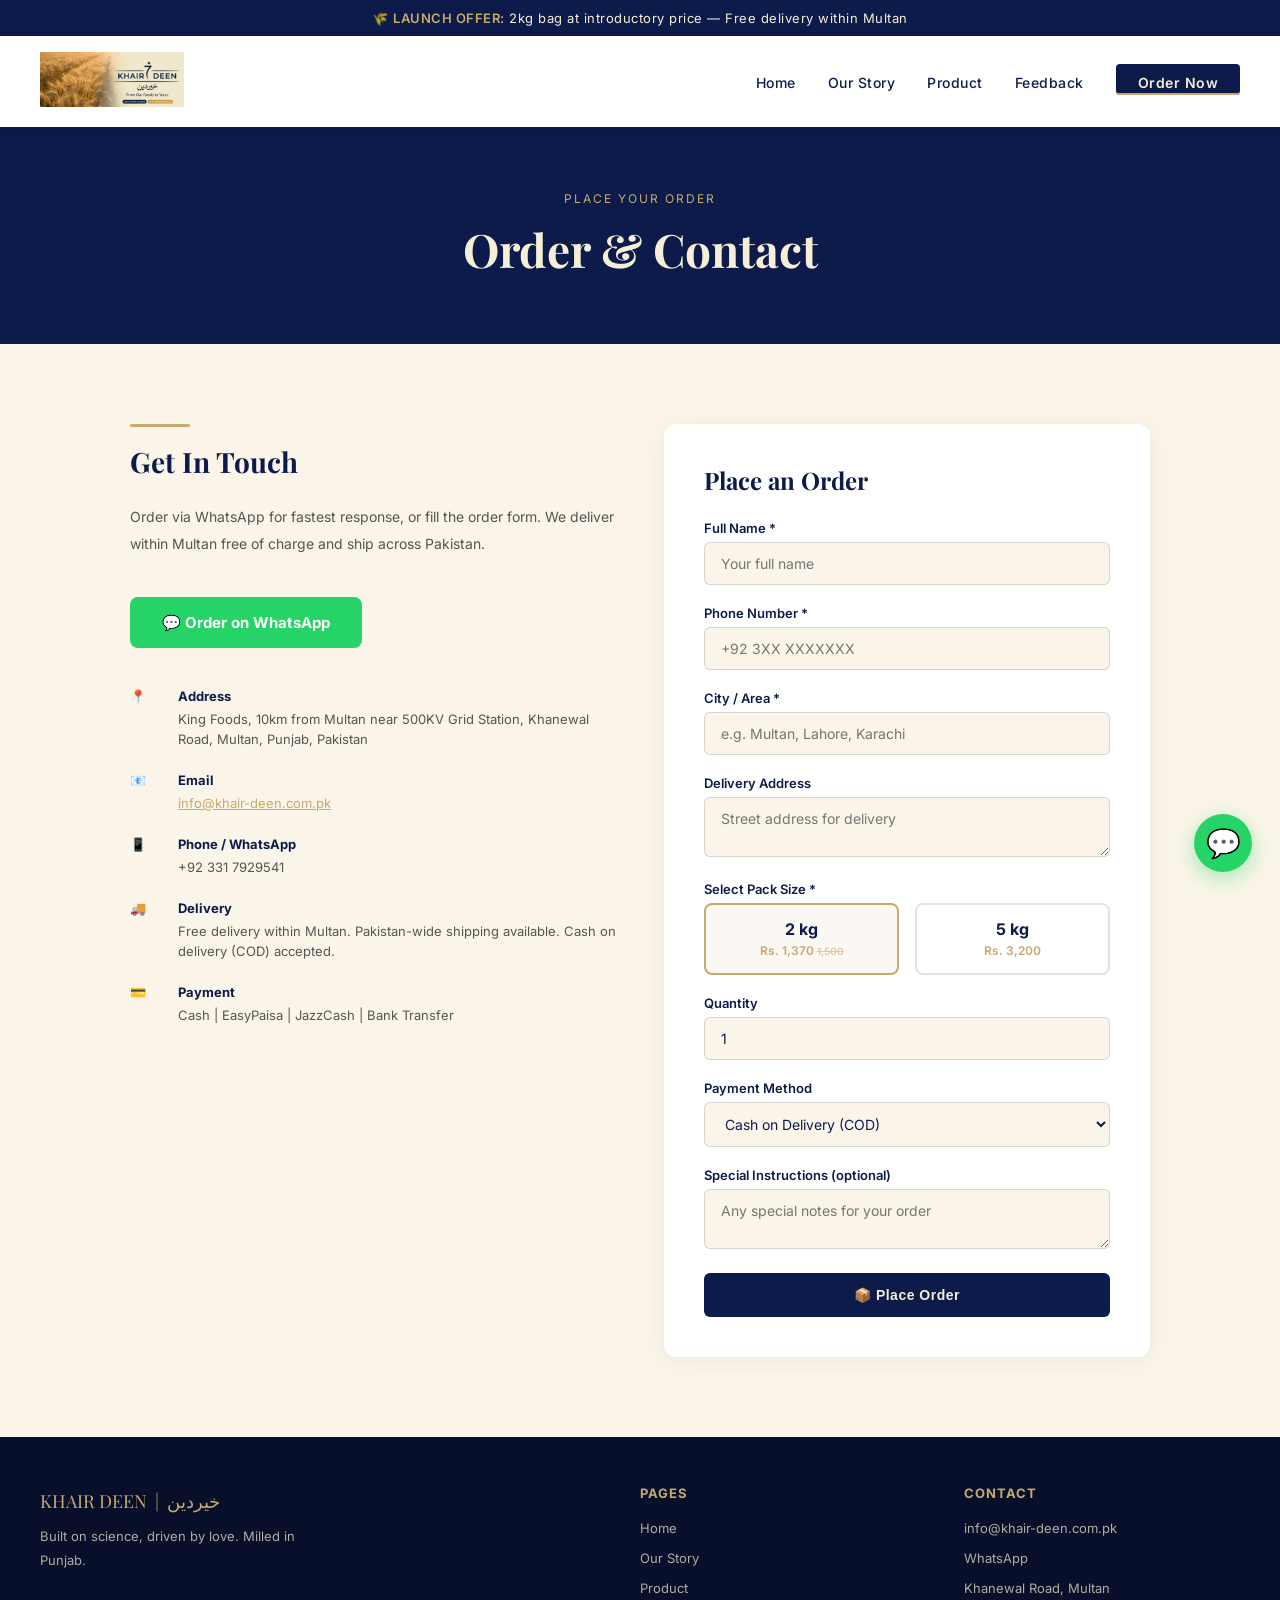
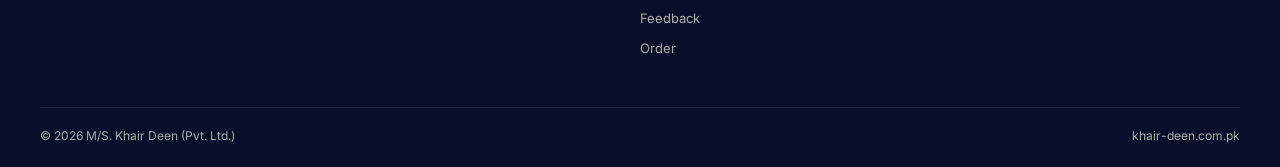
==== contact.html @ 4eed2bea "Update contact.html" ====
<!DOCTYPE html>
<html lang="en">
<head>
  <meta charset="UTF-8"/>
  <meta name="viewport" content="width=device-width, initial-scale=1.0"/>
  <title>Order & Contact — Khair Deen Flour</title>
  <link rel="stylesheet" href="style.css"/>
</head>
<body>
<div class="announcement-bar">🌾 <span>LAUNCH OFFER:</span> 2kg bag at introductory price — Free delivery within Multan</div>
<nav>
  <div class="nav-logo"><a href="index.html"><img src="images/logo.png" alt="Khair Deen" onerror="this.style.display='none'; this.nextSibling.style.display='block'"/><strong style="display:none;color:#0D1B4B;font-size:20px;font-family:serif;">KHAIR DEEN</strong></a></div>
  <ul class="nav-links">
    <li><a href="index.html">Home</a></li>
    <li><a href="story.html">Our Story</a></li>
    <li><a href="product.html">Product</a></li>
    <li><a href="feedback.html">Feedback</a></li>
    <li><a href="contact.html" class="active nav-cta">Order Now</a></li>
  </ul>
</nav>

<div style="background:var(--navy);padding:64px 40px;text-align:center;color:var(--cream);">
  <div style="color:var(--gold);font-size:12px;letter-spacing:2px;text-transform:uppercase;margin-bottom:12px;">Place Your Order</div>
  <h1 style="font-family:'Playfair Display',serif;font-size:46px;">Order & Contact</h1>
</div>

<div class="section">
  <div class="contact-grid">

    <div class="contact-info">
      <div class="divider"></div>
      <h3>Get In Touch</h3>
      <p style="color:var(--text-gray);font-size:14px;line-height:1.9;margin-bottom:32px;">Order via WhatsApp for fastest response, or fill the order form. We deliver within Multan free of charge and ship across Pakistan.</p>

      <a href="https://wa.me/923317929541?text=Hello!%20I%20would%20like%20to%20order%20Khair%20Deen%20Flour.%20Please%20share%20details." class="whatsapp-btn" target="_blank">
        💬 Order on WhatsApp
      </a>

      <div style="margin-top:40px;">
        <div class="contact-item">
          <span class="contact-icon">📍</span>
          <div><strong>Address</strong><span>King Foods, 10km from Multan near 500KV Grid Station, Khanewal Road, Multan, Punjab, Pakistan</span></div>
        </div>
        <div class="contact-item">
          <span class="contact-icon">📧</span>
          <div><strong>Email</strong><span><a href="mailto:info@khair-deen.com.pk" style="color:var(--gold);">info@khair-deen.com.pk</a></span></div>
        </div>
        <div class="contact-item">
          <span class="contact-icon">📱</span>
          <div><strong>Phone / WhatsApp</strong><span>+92 331 7929541</span></div>
        </div>
        <div class="contact-item">
          <span class="contact-icon">🚚</span>
          <div><strong>Delivery</strong><span>Free delivery within Multan. Pakistan-wide shipping available. Cash on delivery (COD) accepted.</span></div>
        </div>
        <div class="contact-item">
          <span class="contact-icon">💳</span>
          <div><strong>Payment</strong><span>Cash | EasyPaisa | JazzCash | Bank Transfer</span></div>
        </div>
      </div>
    </div>

    <!-- ORDER FORM -->
    <div class="order-form">
      <h3>Place an Order</h3>
      <form id="orderForm" onsubmit="submitOrder(event)">
        <div class="form-group">
          <label>Full Name *</label>
          <input type="text" placeholder="Your full name" required/>
        </div>
        <div class="form-group">
          <label>Phone Number *</label>
          <input type="tel" placeholder="+92 3XX XXXXXXX" required/>
        </div>
        <div class="form-group">
          <label>City / Area *</label>
          <input type="text" placeholder="e.g. Multan, Lahore, Karachi" required/>
        </div>
        <div class="form-group">
          <label>Delivery Address</label>
          <textarea rows="2" placeholder="Street address for delivery"></textarea>
        </div>
        <div class="form-group">
          <label>Select Pack Size *</label>
          <div class="qty-selector">
            <div class="qty-box selected" id="box2kg" onclick="selectSize('2kg')">
              <strong>2 kg</strong>
              <span>Rs. 1,370 <del style="font-size:10px;opacity:0.6;">1,500</del></span>
            </div>
            <div class="qty-box" id="box5kg" onclick="selectSize('5kg')">
              <strong>5 kg</strong>
              <span>Rs. 3,200</span>
            </div>
          </div>
        </div>
        <div class="form-group">
          <label>Quantity</label>
          <input type="number" min="1" value="1" placeholder="Number of bags"/>
        </div>
        <div class="form-group">
          <label>Payment Method</label>
          <select>
            <option>Cash on Delivery (COD)</option>
            <option>EasyPaisa</option>
            <option>JazzCash</option>
            <option>Bank Transfer</option>
          </select>
        </div>
        <div class="form-group">
          <label>Special Instructions (optional)</label>
          <textarea rows="2" placeholder="Any special notes for your order"></textarea>
        </div>
        <button type="submit" class="btn-submit">📦 Place Order</button>
      </form>
      <div id="orderConfirm" style="display:none;text-align:center;padding:32px;background:var(--light-cream);border-radius:8px;margin-top:16px;">
        <div style="font-size:48px;margin-bottom:12px;">✅</div>
        <h3 style="color:var(--navy);font-family:'Playfair Display',serif;">Order Received!</h3>
        <p style="color:var(--text-gray);margin-bottom:16px;">We will contact you within a few hours to confirm your order and delivery details.</p>
        <a href="https://wa.me/923317929541?text=Hello!%20I%20just%20placed%20an%20order%20on%20your%20website." class="whatsapp-btn" target="_blank">Confirm on WhatsApp too 💬</a>
      </div>
    </div>

  </div>
</div>

<a href="https://wa.me/923317929541?text=Hello!%20I%20would%20like%20to%20order%20Khair%20Deen%20Flour" class="floating-wa" target="_blank">💬</a>
<footer>
  <div class="footer-grid">
    <div class="footer-brand"><p style="color:var(--gold);font-family:'Playfair Display',serif;font-size:18px;margin-bottom:8px;">KHAIR DEEN &nbsp;|&nbsp; خیردین</p><p>Built on science, driven by love. Milled in Punjab.</p></div>
    <div class="footer-links"><h4>Pages</h4><ul><li><a href="index.html">Home</a></li><li><a href="story.html">Our Story</a></li><li><a href="product.html">Product</a></li><li><a href="feedback.html">Feedback</a></li><li><a href="contact.html">Order</a></li></ul></div>
    <div class="footer-links"><h4>Contact</h4><ul><li><a href="mailto:info@khair-deen.com.pk">info@khair-deen.com.pk</a></li><li><a href="https://wa.me/923317929541">WhatsApp</a></li><li><a href="#">Khanewal Road, Multan</a></li></ul></div>
  </div>
  <div class="footer-bottom"><span>© 2026 M/S. Khair Deen (Pvt. Ltd.)</span><span>khair-deen.com.pk</span></div>
</footer>
<script>
function selectSize(size) {
  document.getElementById('box2kg').classList.toggle('selected', size==='2kg');
  document.getElementById('box5kg').classList.toggle('selected', size==='5kg');
}
function submitOrder(e) {
  e.preventDefault();
  document.getElementById('orderForm').style.display = 'none';
  document.getElementById('orderConfirm').style.display = 'block';
}
</script>
</body>
</html>
---- style.css ----
@import url('https://fonts.googleapis.com/css2?family=Playfair+Display:wght@400;600;700&family=Inter:wght@300;400;500;600&display=swap');
:root{--navy:#0D1B4B;--cream:#F5EFD8;--gold:#C8A96E;--light-cream:#FAF5E8;--dark-navy:#080F2A;--text-gray:#555;--white:#ffffff;}
*{margin:0;padding:0;box-sizing:border-box;}
body{font-family:'Inter',sans-serif;background:var(--light-cream);color:var(--navy);overflow-x:hidden;}
.announcement-bar{background:var(--navy);color:var(--cream);text-align:center;padding:10px 20px;font-size:13px;letter-spacing:.5px;}
.announcement-bar span{color:var(--gold);font-weight:600;}
nav{background:var(--white);padding:16px 40px;display:flex;justify-content:space-between;align-items:center;box-shadow:0 2px 12px rgba(13,27,75,.08);position:sticky;top:0;z-index:1000;}
.nav-logo img{height:55px;}
.nav-links{display:flex;gap:32px;list-style:none;}
.nav-links a{text-decoration:none;color:var(--navy);font-size:14px;font-weight:500;letter-spacing:.5px;transition:color .3s;}
.nav-links a:hover,.nav-links a.active{color:var(--gold);}
.nav-links a.active{border-bottom:2px solid var(--gold);padding-bottom:2px;}
.nav-cta{background:var(--navy);color:var(--cream)!important;padding:10px 22px;border-radius:4px;font-weight:600!important;}
.nav-cta:hover{background:var(--gold);color:var(--navy)!important;}
.hero{background:linear-gradient(135deg,var(--navy) 0%,#1a3080 100%);color:var(--cream);padding:80px 40px;display:flex;align-items:center;justify-content:space-between;min-height:88vh;position:relative;overflow:hidden;}
.hero::before{content:'';position:absolute;top:0;left:0;right:0;bottom:0;background:url('https://images.unsplash.com/photo-1574323347407-f5e1ad6962b4?w=1400') center/cover;opacity:.12;}
.hero-content{max-width:580px;z-index:1;position:relative;}
.hero-badge{display:inline-block;background:var(--gold);color:var(--navy);padding:6px 16px;border-radius:20px;font-size:12px;font-weight:600;letter-spacing:1px;text-transform:uppercase;margin-bottom:20px;}
.hero h1{font-family:'Playfair Display',serif;font-size:56px;line-height:1.1;margin-bottom:12px;}
.hero h1 span{color:var(--gold);}
.hero-urdu{font-size:28px;color:var(--gold);margin-bottom:20px;font-weight:300;}
.hero p{font-size:16px;line-height:1.8;color:rgba(245,239,216,.85);margin-bottom:32px;max-width:480px;}
.hero-buttons{display:flex;gap:16px;flex-wrap:wrap;}
.btn-primary{background:var(--gold);color:var(--navy);padding:14px 32px;border-radius:4px;text-decoration:none;font-weight:700;font-size:14px;letter-spacing:.5px;transition:all .3s;border:2px solid var(--gold);display:inline-block;}
.btn-primary:hover{background:transparent;color:var(--gold);}
.btn-secondary{background:transparent;color:var(--cream);padding:14px 32px;border-radius:4px;text-decoration:none;font-weight:600;font-size:14px;border:2px solid rgba(245,239,216,.5);transition:all .3s;display:inline-block;}
.btn-secondary:hover{border-color:var(--gold);color:var(--gold);}
.hero-image{z-index:1;position:relative;}
.hero-image img{height:480px;filter:drop-shadow(0 20px 40px rgba(0,0,0,.3));}
.offer-banner{background:var(--gold);padding:24px 40px;display:flex;align-items:center;justify-content:space-between;flex-wrap:wrap;gap:16px;}
.offer-text h3{color:var(--navy);font-size:20px;font-family:'Playfair Display',serif;}
.offer-text p{color:var(--navy);font-size:13px;opacity:.8;}
.countdown{display:flex;gap:12px;}
.countdown-box{background:var(--navy);color:var(--cream);padding:10px 16px;border-radius:6px;text-align:center;min-width:60px;}
.countdown-box .num{font-size:24px;font-weight:700;display:block;}
.countdown-box .lbl{font-size:10px;opacity:.7;letter-spacing:1px;text-transform:uppercase;}
.badges-strip{background:var(--white);padding:28px 40px;display:flex;justify-content:center;gap:48px;flex-wrap:wrap;border-bottom:1px solid rgba(13,27,75,.08);}
.badge-item{display:flex;align-items:center;gap:10px;}
.badge-icon{font-size:24px;}
.badge-item strong{color:var(--navy);font-size:13px;font-weight:700;display:block;}
.badge-item span{color:var(--text-gray);font-size:11px;}
.section{padding:80px 40px;max-width:1100px;margin:0 auto;}
.section-title{font-family:'Playfair Display',serif;font-size:38px;color:var(--navy);margin-bottom:12px;}
.section-subtitle{color:var(--text-gray);font-size:15px;margin-bottom:48px;max-width:540px;}
.divider{width:60px;height:3px;background:var(--gold);margin-bottom:16px;border-radius:2px;}
.products-grid{display:grid;grid-template-columns:repeat(auto-fit,minmax(300px,1fr));gap:32px;}
.product-card{background:var(--white);border-radius:12px;padding:32px;box-shadow:0 4px 24px rgba(13,27,75,.06);text-align:center;transition:transform .3s,box-shadow .3s;position:relative;overflow:hidden;}
.product-card:hover{transform:translateY(-6px);box-shadow:0 12px 40px rgba(13,27,75,.12);}
.offer-tag{position:absolute;top:16px;right:16px;background:#e74c3c;color:white;padding:4px 12px;border-radius:20px;font-size:11px;font-weight:700;}
.product-card img{height:200px;object-fit:contain;margin-bottom:20px;}
.product-card h3{font-family:'Playfair Display',serif;font-size:22px;margin-bottom:8px;}
.product-price{font-size:26px;font-weight:700;color:var(--gold);margin:12px 0;}
.product-price .old-price{font-size:14px;color:var(--text-gray);text-decoration:line-through;margin-right:8px;}
.product-badges{display:flex;gap:8px;justify-content:center;flex-wrap:wrap;margin:12px 0 20px;}
.pbadge{padding:4px 12px;border-radius:20px;font-size:11px;font-weight:600;}
.pbadge.navy{background:var(--navy);color:var(--cream);}
.pbadge.gold{background:var(--gold);color:var(--navy);}
.accordion{border:1px solid rgba(13,27,75,.12);border-radius:8px;overflow:hidden;margin-top:16px;}
.accordion-header{background:var(--navy);color:var(--cream);padding:16px 24px;cursor:pointer;display:flex;justify-content:space-between;align-items:center;font-weight:600;font-size:15px;}
.accordion-header:hover{background:#1a3080;}
.accordion-body{display:none;padding:24px;background:var(--white);}
.accordion-body.open{display:block;}
.nutr-table{width:100%;border-collapse:collapse;}
.nutr-table th{background:var(--navy);color:var(--cream);padding:10px 16px;text-align:left;font-size:13px;}
.nutr-table td{padding:10px 16px;font-size:13px;border-bottom:1px solid rgba(13,27,75,.06);}
.nutr-table tr:nth-child(even) td{background:var(--light-cream);}
.lab-section{background:var(--navy);color:var(--cream);padding:48px 40px;border-radius:12px;margin-top:48px;}
.lab-section h3{font-family:'Playfair Display',serif;font-size:26px;margin-bottom:12px;}
.lab-section p{opacity:.8;margin-bottom:24px;font-size:14px;line-height:1.8;}
.lab-badges{display:flex;gap:16px;flex-wrap:wrap;margin-bottom:24px;}
.lab-badge{background:rgba(245,239,216,.1);border:1px solid rgba(200,169,110,.4);color:var(--gold);padding:8px 16px;border-radius:20px;font-size:12px;font-weight:600;}
.story-grid{display:grid;grid-template-columns:1fr 1fr;gap:64px;align-items:center;}
.story-text p{color:var(--text-gray);line-height:1.9;margin-bottom:16px;font-size:15px;}
.story-text blockquote{border-left:4px solid var(--gold);padding-left:20px;font-family:'Playfair Display',serif;font-size:18px;color:var(--navy);margin:28px 0;font-style:italic;}
.story-image img{width:100%;border-radius:12px;box-shadow:0 20px 48px rgba(13,27,75,.15);}
.credentials{display:flex;flex-wrap:wrap;gap:12px;margin-top:24px;}
.credential{background:var(--light-cream);border:1px solid rgba(13,27,75,.1);padding:8px 16px;border-radius:20px;font-size:12px;color:var(--navy);font-weight:600;}
.feedback-grid{display:grid;grid-template-columns:1fr 1fr;gap:48px;}
.feedback-form{background:var(--white);padding:40px;border-radius:12px;box-shadow:0 4px 24px rgba(13,27,75,.06);}
.feedback-form h3{font-family:'Playfair Display',serif;font-size:24px;margin-bottom:24px;}
.form-group{margin-bottom:20px;}
.form-group label{display:block;font-size:13px;font-weight:600;color:var(--navy);margin-bottom:6px;}
.form-group input,.form-group select,.form-group textarea{width:100%;padding:12px 16px;border:1px solid rgba(13,27,75,.15);border-radius:6px;font-family:'Inter',sans-serif;font-size:14px;color:var(--navy);background:var(--light-cream);outline:none;transition:border-color .3s;}
.form-group input:focus,.form-group select:focus,.form-group textarea:focus{border-color:var(--gold);}
.stars{display:flex;gap:6px;font-size:28px;cursor:pointer;}
.star{color:#ddd;transition:color .2s;}
.star.active,.star:hover{color:var(--gold);}
.btn-submit{background:var(--navy);color:var(--cream);border:none;padding:14px 32px;border-radius:6px;font-size:14px;font-weight:600;cursor:pointer;width:100%;transition:background .3s;letter-spacing:.5px;}
.btn-submit:hover{background:var(--gold);color:var(--navy);}
.testimonials h3{font-family:'Playfair Display',serif;font-size:24px;margin-bottom:24px;}
.testimonial-card{background:var(--white);border-radius:12px;padding:24px;margin-bottom:20px;box-shadow:0 2px 12px rgba(13,27,75,.06);border-left:4px solid var(--gold);}
.testimonial-card .stars-display{color:var(--gold);font-size:16px;margin-bottom:8px;}
.testimonial-card p{font-size:14px;color:var(--text-gray);line-height:1.7;margin-bottom:12px;font-style:italic;}
.testimonial-card .name{font-weight:700;font-size:13px;color:var(--navy);}
.testimonial-card .tag{font-size:11px;color:var(--text-gray);}
.contact-grid{display:grid;grid-template-columns:1fr 1fr;gap:48px;}
.contact-info h3{font-family:'Playfair Display',serif;font-size:28px;margin-bottom:24px;}
.contact-item{display:flex;gap:16px;margin-bottom:24px;align-items:flex-start;}
.contact-icon{font-size:24px;min-width:32px;}
.contact-item strong{display:block;font-size:13px;color:var(--navy);margin-bottom:4px;}
.contact-item span{font-size:13px;color:var(--text-gray);}
.whatsapp-btn{display:inline-flex;align-items:center;gap:10px;background:#25D366;color:white;padding:16px 32px;border-radius:8px;text-decoration:none;font-weight:700;font-size:15px;margin-top:8px;transition:background .3s;}
.whatsapp-btn:hover{background:#128C7E;}
.order-form{background:var(--white);padding:40px;border-radius:12px;box-shadow:0 4px 24px rgba(13,27,75,.06);}
.order-form h3{font-family:'Playfair Display',serif;font-size:24px;margin-bottom:24px;}
.qty-selector{display:flex;gap:16px;}
.qty-box{border:2px solid rgba(13,27,75,.12);border-radius:8px;padding:14px 20px;cursor:pointer;text-align:center;flex:1;transition:all .3s;}
.qty-box:hover,.qty-box.selected{border-color:var(--gold);background:rgba(200,169,110,.08);}
.qty-box strong{display:block;font-size:16px;color:var(--navy);}
.qty-box span{font-size:12px;color:var(--gold);font-weight:600;}
.floating-wa{position:fixed;bottom:28px;right:28px;background:#25D366;color:white;width:58px;height:58px;border-radius:50%;display:flex;align-items:center;justify-content:center;font-size:28px;box-shadow:0 6px 20px rgba(37,211,102,.4);text-decoration:none;z-index:9999;transition:transform .3s;}
.floating-wa:hover{transform:scale(1.1);}
footer{background:var(--dark-navy);color:rgba(245,239,216,.7);padding:48px 40px 24px;}
.footer-grid{display:grid;grid-template-columns:2fr 1fr 1fr;gap:48px;margin-bottom:40px;}
.footer-brand p{font-size:13px;line-height:1.8;max-width:280px;}
.footer-links h4{color:var(--gold);font-size:13px;letter-spacing:1px;text-transform:uppercase;margin-bottom:16px;}
.footer-links ul{list-style:none;}
.footer-links li{margin-bottom:10px;}
.footer-links a{color:rgba(245,239,216,.7);text-decoration:none;font-size:13px;transition:color .3s;}
.footer-links a:hover{color:var(--gold);}
.footer-bottom{border-top:1px solid rgba(245,239,216,.1);padding-top:20px;display:flex;justify-content:space-between;font-size:12px;}
@media(max-width:768px){
  .hero{flex-direction:column;padding:48px 20px;text-align:center;min-height:auto;}
  .hero h1{font-size:36px;}
  .hero-image{display:none;}
  .story-grid,.feedback-grid,.contact-grid,.footer-grid{grid-template-columns:1fr;}
  nav{padding:12px 20px;}
  .nav-links{display:none;}
  .section{padding:48px 20px;}
  .offer-banner{flex-direction:column;text-align:center;}
  .badges-strip{gap:24px;padding:20px;}
}
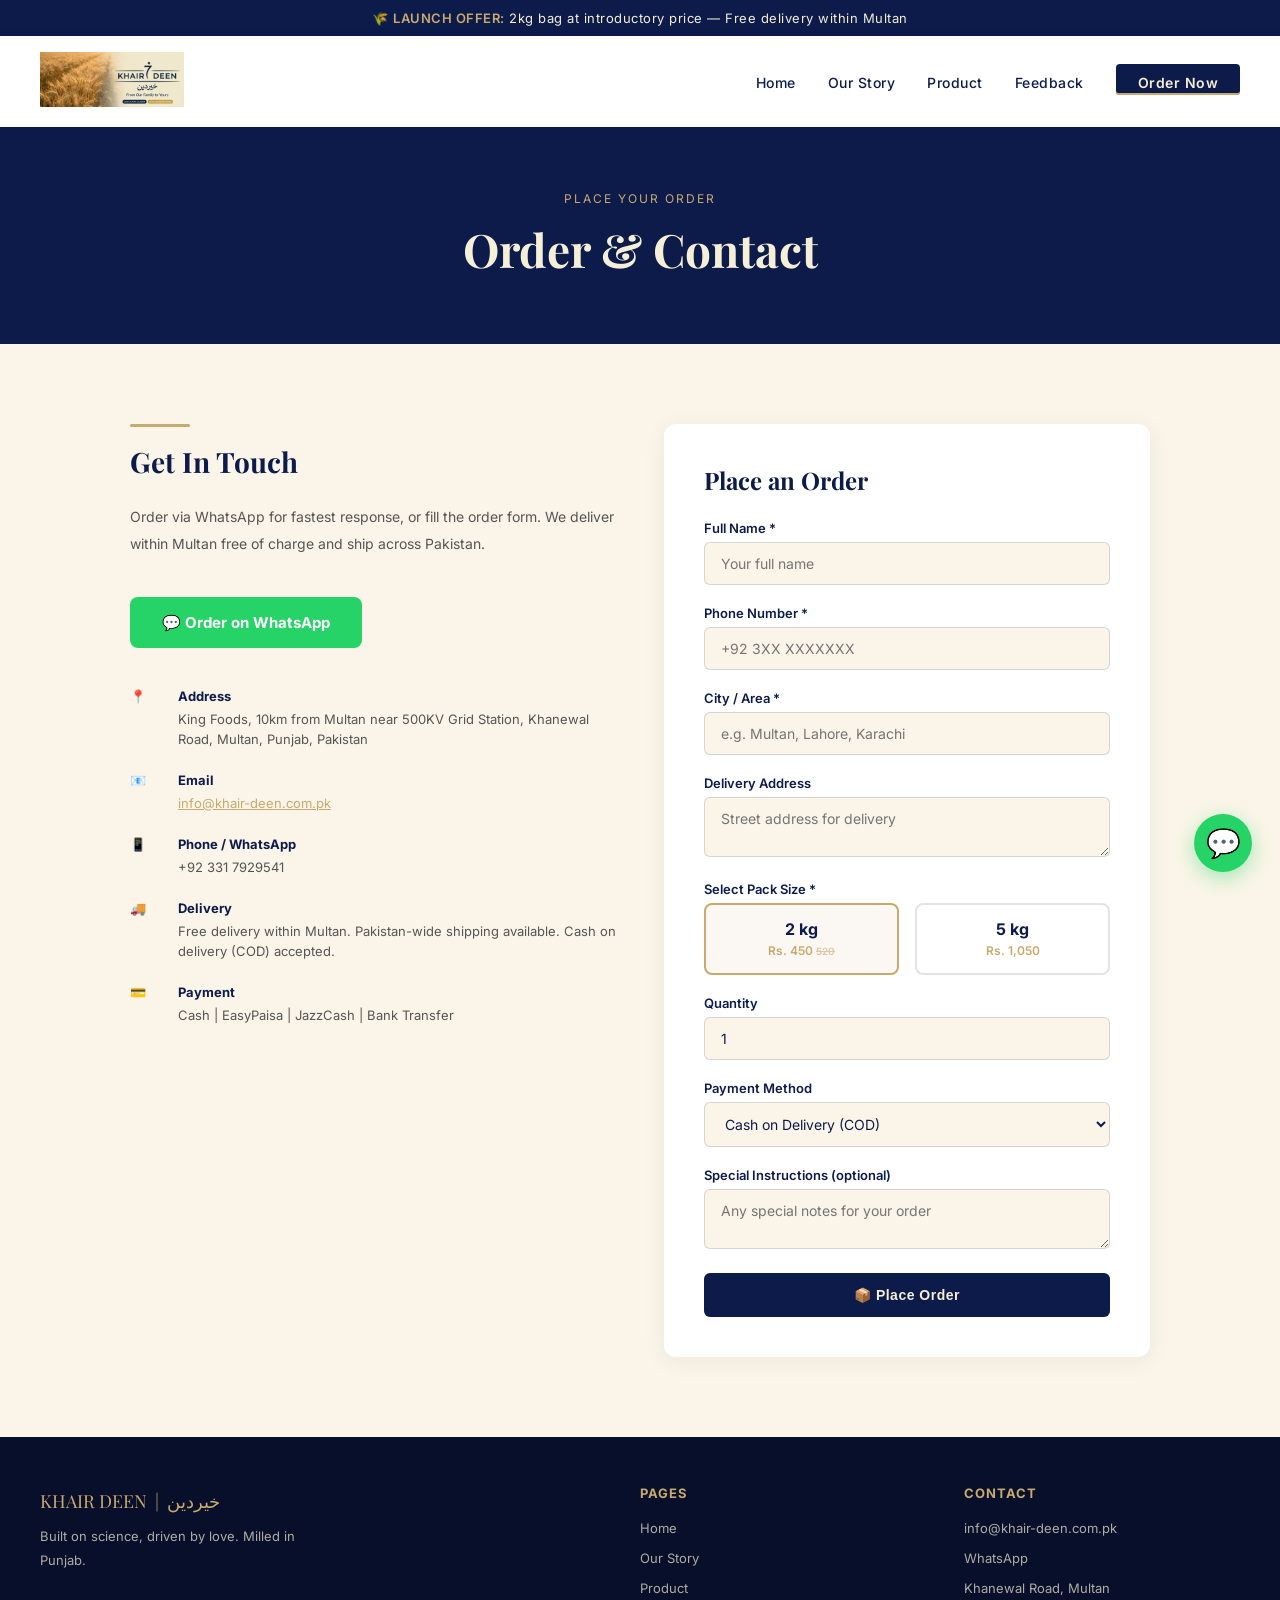
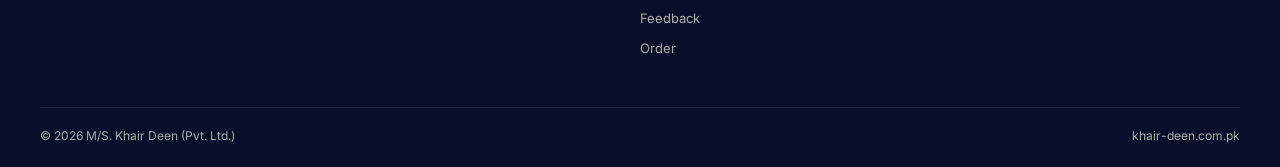
==== commit e190968e: "Add files via upload" ====
--- a/contact.html
+++ b/contact.html
@@ -85,11 +85,11 @@
           <div class="qty-selector">
             <div class="qty-box selected" id="box2kg" onclick="selectSize('2kg')">
               <strong>2 kg</strong>
-              <span>Rs. 1,370 <del style="font-size:10px;opacity:0.6;">1,500</del></span>
+              <span>Rs. 450 <del style="font-size:10px;opacity:0.6;">520</del></span>
             </div>
             <div class="qty-box" id="box5kg" onclick="selectSize('5kg')">
               <strong>5 kg</strong>
-              <span>Rs. 3,200</span>
+              <span>Rs. 1,050</span>
             </div>
           </div>
         </div>
@@ -144,4 +144,4 @@
 }
 </script>
 </body>
-</html>
+</html>
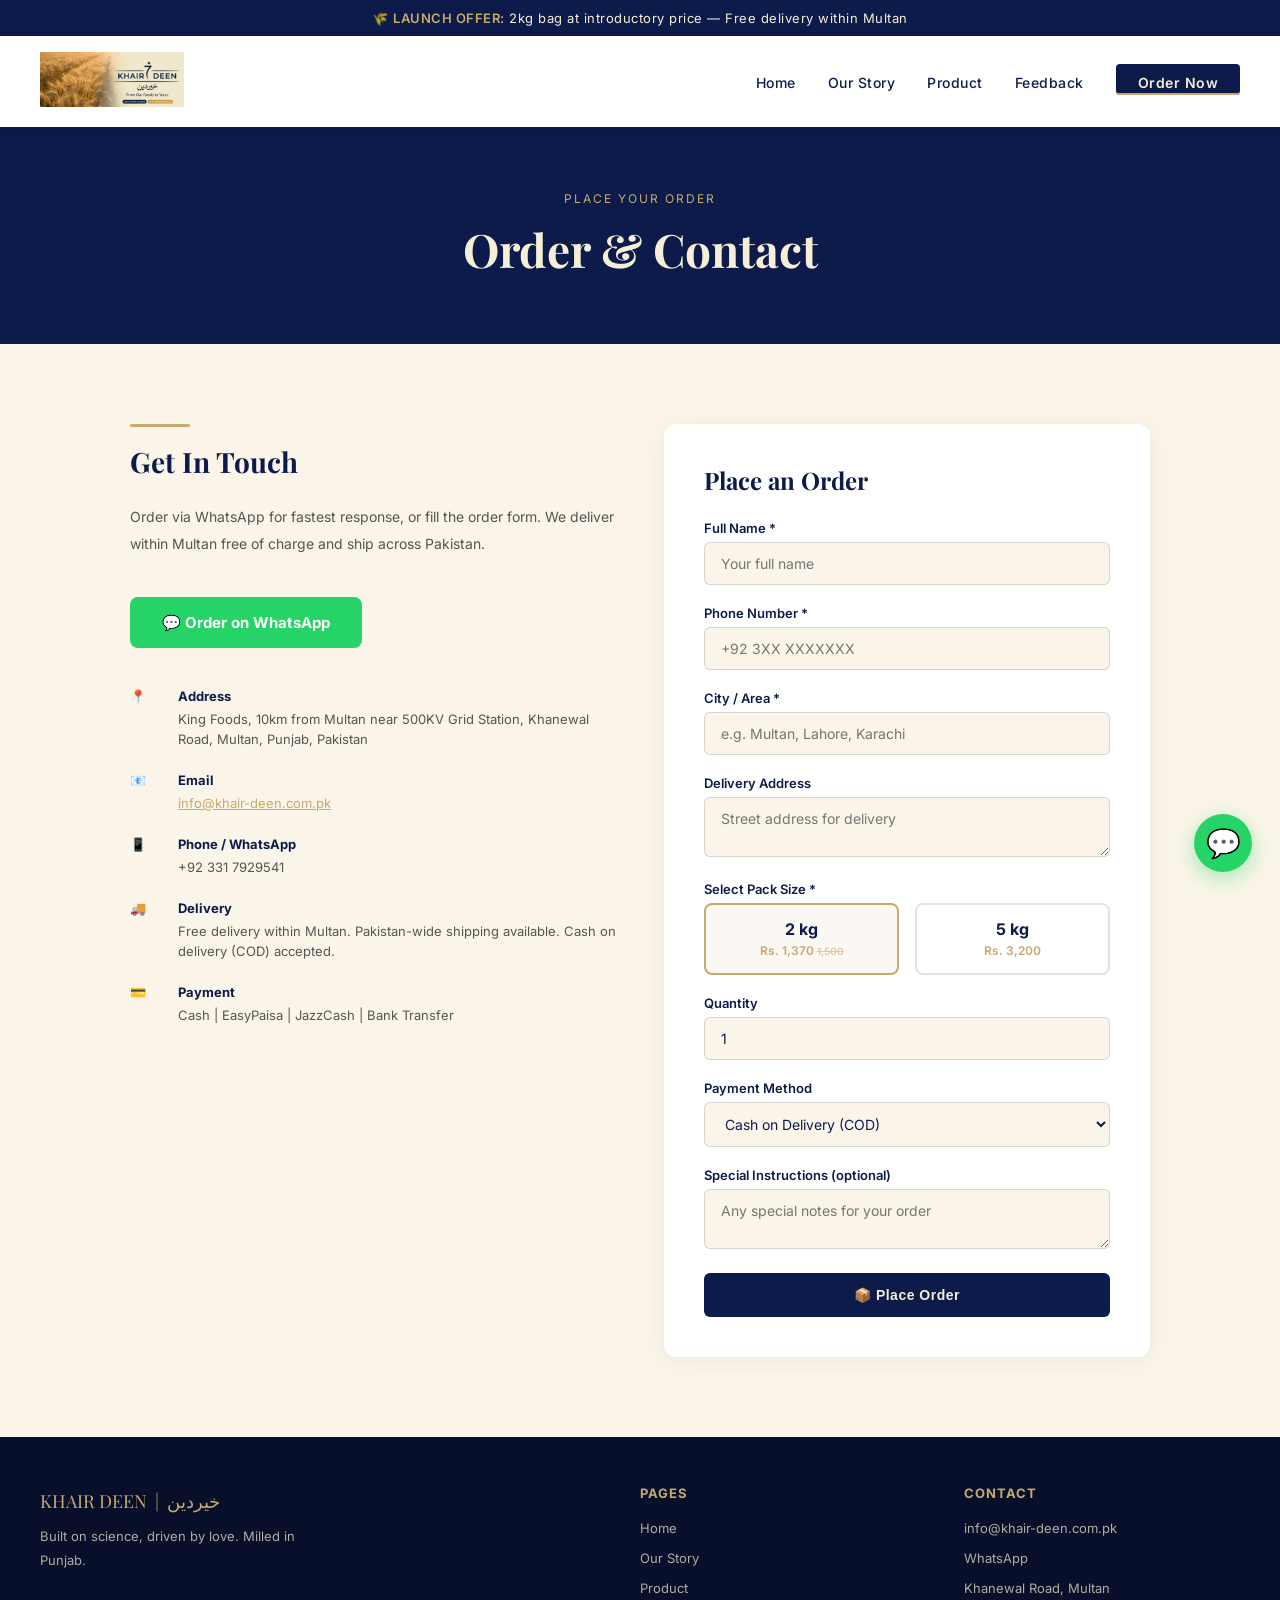
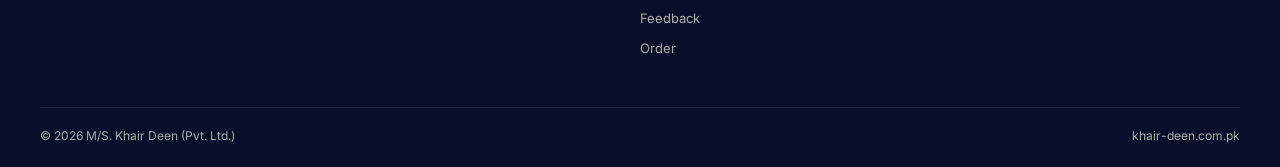
==== commit 9794a2d3: "Update contact.html" ====
--- a/contact.html
+++ b/contact.html
@@ -10,14 +10,18 @@
 <div class="announcement-bar">🌾 <span>LAUNCH OFFER:</span> 2kg bag at introductory price — Free delivery within Multan</div>
 <nav>
   <div class="nav-logo"><a href="index.html"><img src="images/logo.png" alt="Khair Deen" onerror="this.style.display='none'; this.nextSibling.style.display='block'"/><strong style="display:none;color:#0D1B4B;font-size:20px;font-family:serif;">KHAIR DEEN</strong></a></div>
-  <ul class="nav-links">
+  <ul class="nav-links" id="navMenu">
     <li><a href="index.html">Home</a></li>
     <li><a href="story.html">Our Story</a></li>
     <li><a href="product.html">Product</a></li>
     <li><a href="feedback.html">Feedback</a></li>
     <li><a href="contact.html" class="active nav-cta">Order Now</a></li>
   </ul>
+  <button class="nav-toggle" id="navToggle" onclick="document.getElementById('navMenu').classList.toggle('open')" style="display:none;">
+    <span></span><span></span><span></span>
+  </button>
 </nav>
+<style>@media(max-width:768px){.nav-toggle{display:flex !important;}}</style>
 
 <div style="background:var(--navy);padding:64px 40px;text-align:center;color:var(--cream);">
   <div style="color:var(--gold);font-size:12px;letter-spacing:2px;text-transform:uppercase;margin-bottom:12px;">Place Your Order</div>
@@ -85,11 +89,11 @@
           <div class="qty-selector">
             <div class="qty-box selected" id="box2kg" onclick="selectSize('2kg')">
               <strong>2 kg</strong>
-              <span>Rs. 450 <del style="font-size:10px;opacity:0.6;">520</del></span>
+              <span>Rs. 1,370 <del style="font-size:10px;opacity:0.6;">1,500</del></span>
             </div>
             <div class="qty-box" id="box5kg" onclick="selectSize('5kg')">
               <strong>5 kg</strong>
-              <span>Rs. 1,050</span>
+              <span>Rs. 3,200</span>
             </div>
           </div>
         </div>
@@ -144,4 +148,4 @@
 }
 </script>
 </body>
-</html>+</html>
--- a/style.css
+++ b/style.css
@@ -119,14 +119,147 @@
 .footer-links a{color:rgba(245,239,216,.7);text-decoration:none;font-size:13px;transition:color .3s;}
 .footer-links a:hover{color:var(--gold);}
 .footer-bottom{border-top:1px solid rgba(245,239,216,.1);padding-top:20px;display:flex;justify-content:space-between;font-size:12px;}
+
+/* =============================================
+   FULLY RESPONSIVE — All Devices
+   Desktop > Laptop > Tablet > Phone > Small
+   ============================================= */
+
+/* LARGE DESKTOP (1400px+) */
+@media(min-width:1400px){
+  .section{max-width:1300px;margin:0 auto;}
+  .hero-brand-name{font-size:100px;}
+  .hero h1{font-size:52px;}
+}
+
+/* TABLET LANDSCAPE & SMALL LAPTOP (768px–1024px) */
+@media(max-width:1024px){
+  .hero-brand-name{font-size:72px;}
+  .hero h1{font-size:38px;}
+  .products-grid{grid-template-columns:1fr 1fr;gap:24px;}
+  .footer-grid{grid-template-columns:1fr 1fr;gap:32px;}
+  .contact-grid{grid-template-columns:1fr;}
+  .story-grid{grid-template-columns:1fr;}
+  .badges-strip{flex-wrap:wrap;gap:20px;justify-content:center;}
+  .badge-item{flex:0 0 45%;}
+}
+
+/* TABLET PORTRAIT (600px–768px) */
 @media(max-width:768px){
-  .hero{flex-direction:column;padding:48px 20px;text-align:center;min-height:auto;}
-  .hero h1{font-size:36px;}
-  .hero-image{display:none;}
-  .story-grid,.feedback-grid,.contact-grid,.footer-grid{grid-template-columns:1fr;}
-  nav{padding:12px 20px;}
+  /* Nav */
+  nav{padding:10px 16px;}
+  .nav-logo-img{height:40px;}
   .nav-links{display:none;}
-  .section{padding:48px 20px;}
-  .offer-banner{flex-direction:column;text-align:center;}
-  .badges-strip{gap:24px;padding:20px;}
-}+
+  /* Hamburger menu button */
+  .nav-toggle{
+    display:flex;
+    flex-direction:column;
+    gap:5px;
+    cursor:pointer;
+    padding:6px;
+    background:none;
+    border:none;
+  }
+  .nav-toggle span{
+    display:block;
+    width:24px;
+    height:2px;
+    background:var(--navy);
+    border-radius:2px;
+    transition:all .3s;
+  }
+
+  /* Mobile nav dropdown */
+  .nav-links.open{
+    display:flex;
+    flex-direction:column;
+    position:absolute;
+    top:64px;
+    left:0; right:0;
+    background:white;
+    padding:16px 24px;
+    box-shadow:0 8px 24px rgba(13,27,75,.12);
+    z-index:1000;
+    gap:4px;
+  }
+  .nav-links.open li a{
+    padding:10px 0;
+    display:block;
+    font-size:15px;
+    border-bottom:1px solid rgba(13,27,75,.06);
+  }
+  .nav-links.open .nav-cta{
+    margin-top:8px;
+    text-align:center;
+    border-radius:6px;
+    padding:10px;
+  }
+
+  /* Hero */
+  .hero{padding:48px 20px 40px;min-height:auto;}
+  .hero-brand-name{font-size:clamp(28px,11vw,56px);letter-spacing:1px;}
+  .hero-brand-lines::before,.hero-brand-lines::after{width:36px;}
+  .hero-urdu-sub{font-size:22px;}
+  .hero-tagline-italic{font-size:13px;margin-bottom:24px;}
+  .hero h1{font-size:clamp(20px,6vw,30px);}
+  .hero p{font-size:14px;padding:0 8px;}
+  .hero-buttons{flex-direction:column;align-items:center;gap:12px;}
+  .hero-buttons a{width:220px;text-align:center;}
+
+  /* Announcement */
+  .announcement-bar{font-size:11px;padding:8px 12px;text-align:center;line-height:1.6;}
+
+  /* Offer banner */
+  .offer-banner{flex-direction:column;text-align:center;padding:24px 16px;gap:16px;}
+  .countdown{justify-content:center;}
+  .countdown-box{min-width:56px;}
+
+  /* Badges */
+  .badges-strip{flex-wrap:wrap;gap:16px;padding:20px 16px;justify-content:center;}
+  .badge-item{flex:0 0 45%;min-width:130px;}
+
+  /* Sections */
+  .section{padding:40px 16px;}
+  .section-title{font-size:26px;}
+  .section-subtitle{font-size:13px;}
+
+  /* Products */
+  .products-grid{grid-template-columns:1fr;gap:20px;}
+
+  /* Grids → single column */
+  .story-grid,.feedback-grid,.contact-grid{grid-template-columns:1fr;gap:24px;}
+  .footer-grid{grid-template-columns:1fr;gap:20px;}
+
+  /* Footer */
+  footer{padding:32px 16px 20px;}
+  .footer-bottom{flex-direction:column;gap:6px;text-align:center;}
+
+  /* Forms */
+  .qty-selector{flex-direction:column;}
+  .order-form{padding:24px 16px;}
+
+  /* Story teaser section */
+  div[style*="padding:80px 40px"]{padding:48px 20px !important;}
+  div[style*="font-size:36px"]{font-size:26px !important;}
+}
+
+/* SMALL PHONE (max 480px) */
+@media(max-width:480px){
+  .hero-brand-name{font-size:clamp(26px,10vw,44px);}
+  .hero h1{font-size:clamp(18px,5.5vw,26px);}
+  .hero-urdu-sub{font-size:18px;}
+  .badge-item{flex:0 0 100%;}
+  .countdown-box{min-width:48px;}
+  .countdown-box .num{font-size:24px;}
+  .products-grid{grid-template-columns:1fr;}
+  .section-title{font-size:22px;}
+}
+
+/* VERY SMALL (max 360px) */
+@media(max-width:360px){
+  .hero-brand-name{font-size:clamp(24px,9vw,36px);}
+  .hero h1{font-size:clamp(17px,5vw,22px);}
+  .hero p{font-size:13px;}
+  .btn-primary,.btn-secondary{padding:12px 20px;font-size:13px;}
+}
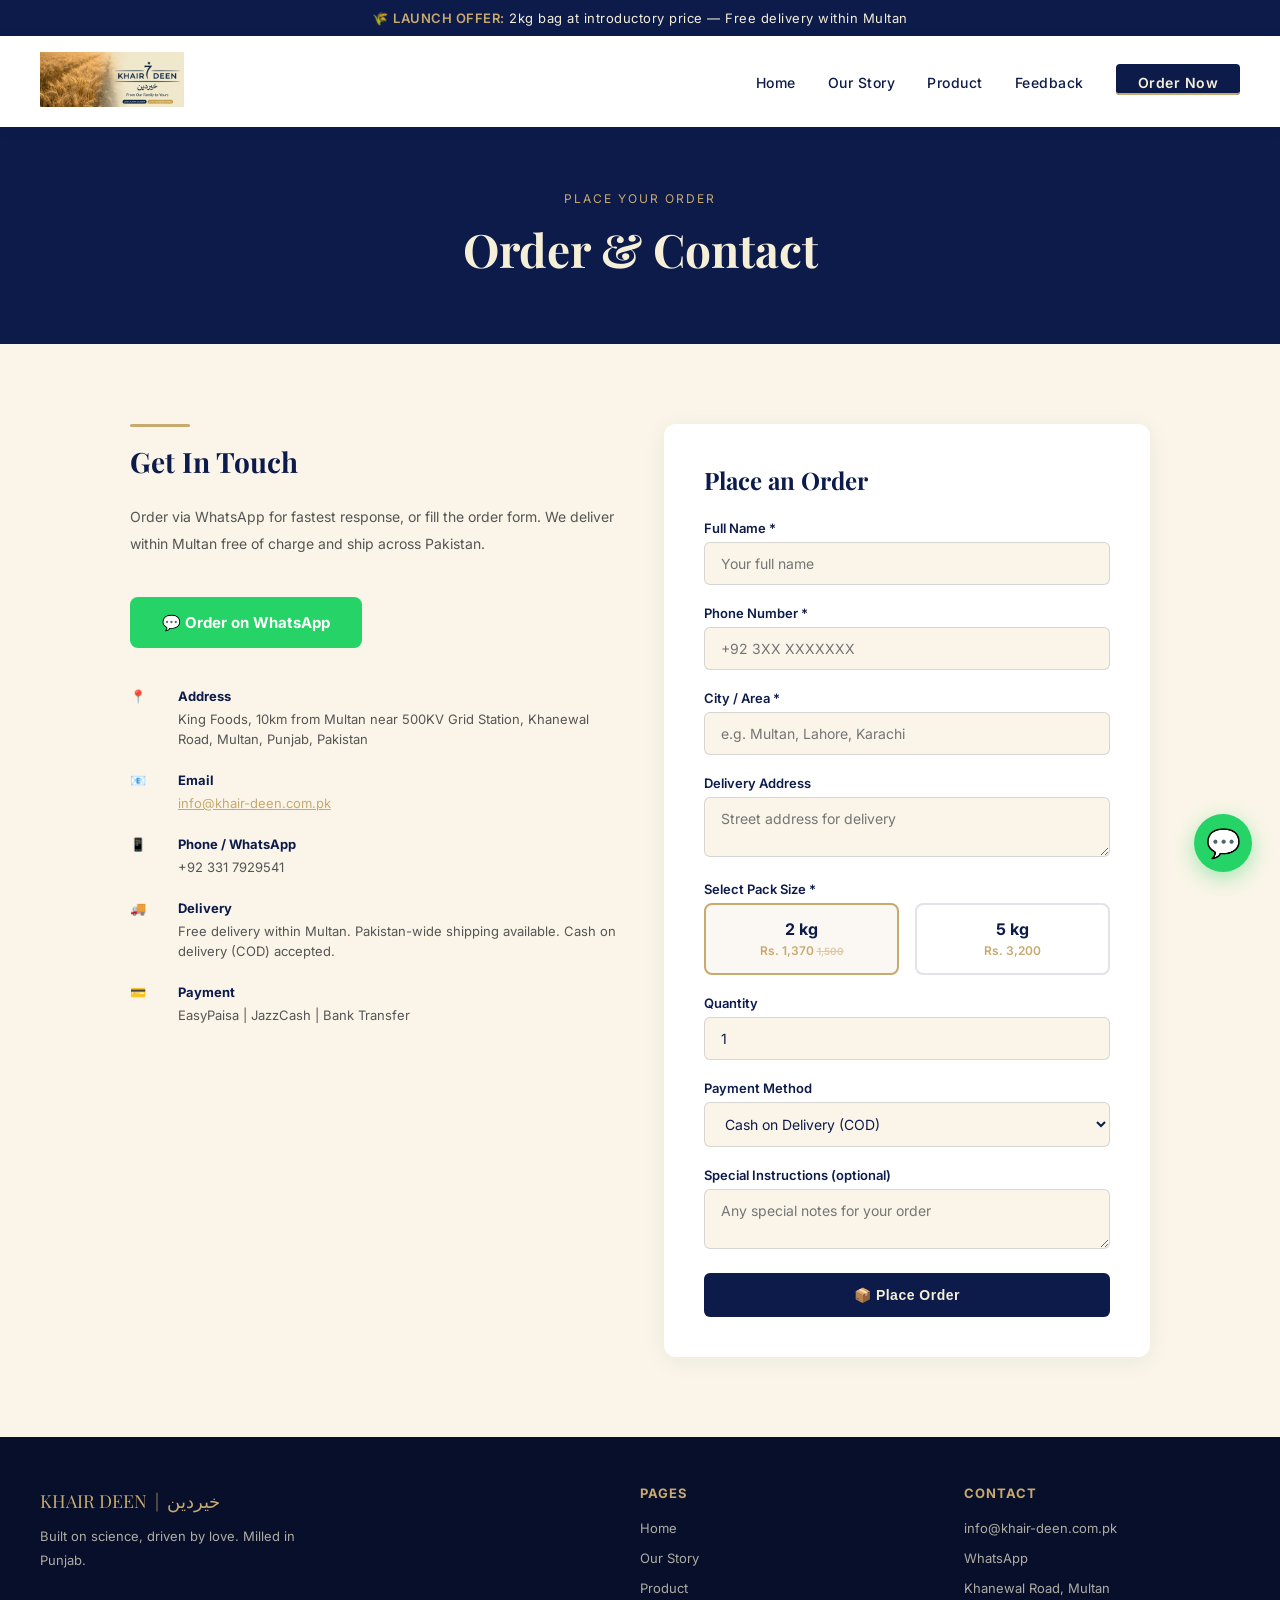
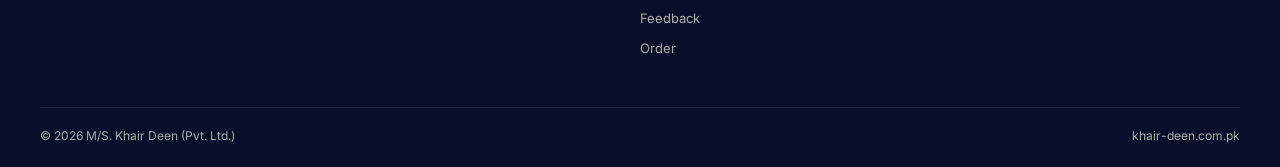
==== commit 5adee017: "Update contact.html" ====
--- a/contact.html
+++ b/contact.html
@@ -59,7 +59,7 @@
         </div>
         <div class="contact-item">
           <span class="contact-icon">💳</span>
-          <div><strong>Payment</strong><span>Cash | EasyPaisa | JazzCash | Bank Transfer</span></div>
+          <div><strong>Payment</strong><span> EasyPaisa | JazzCash | Bank Transfer</span></div>
         </div>
       </div>
     </div>
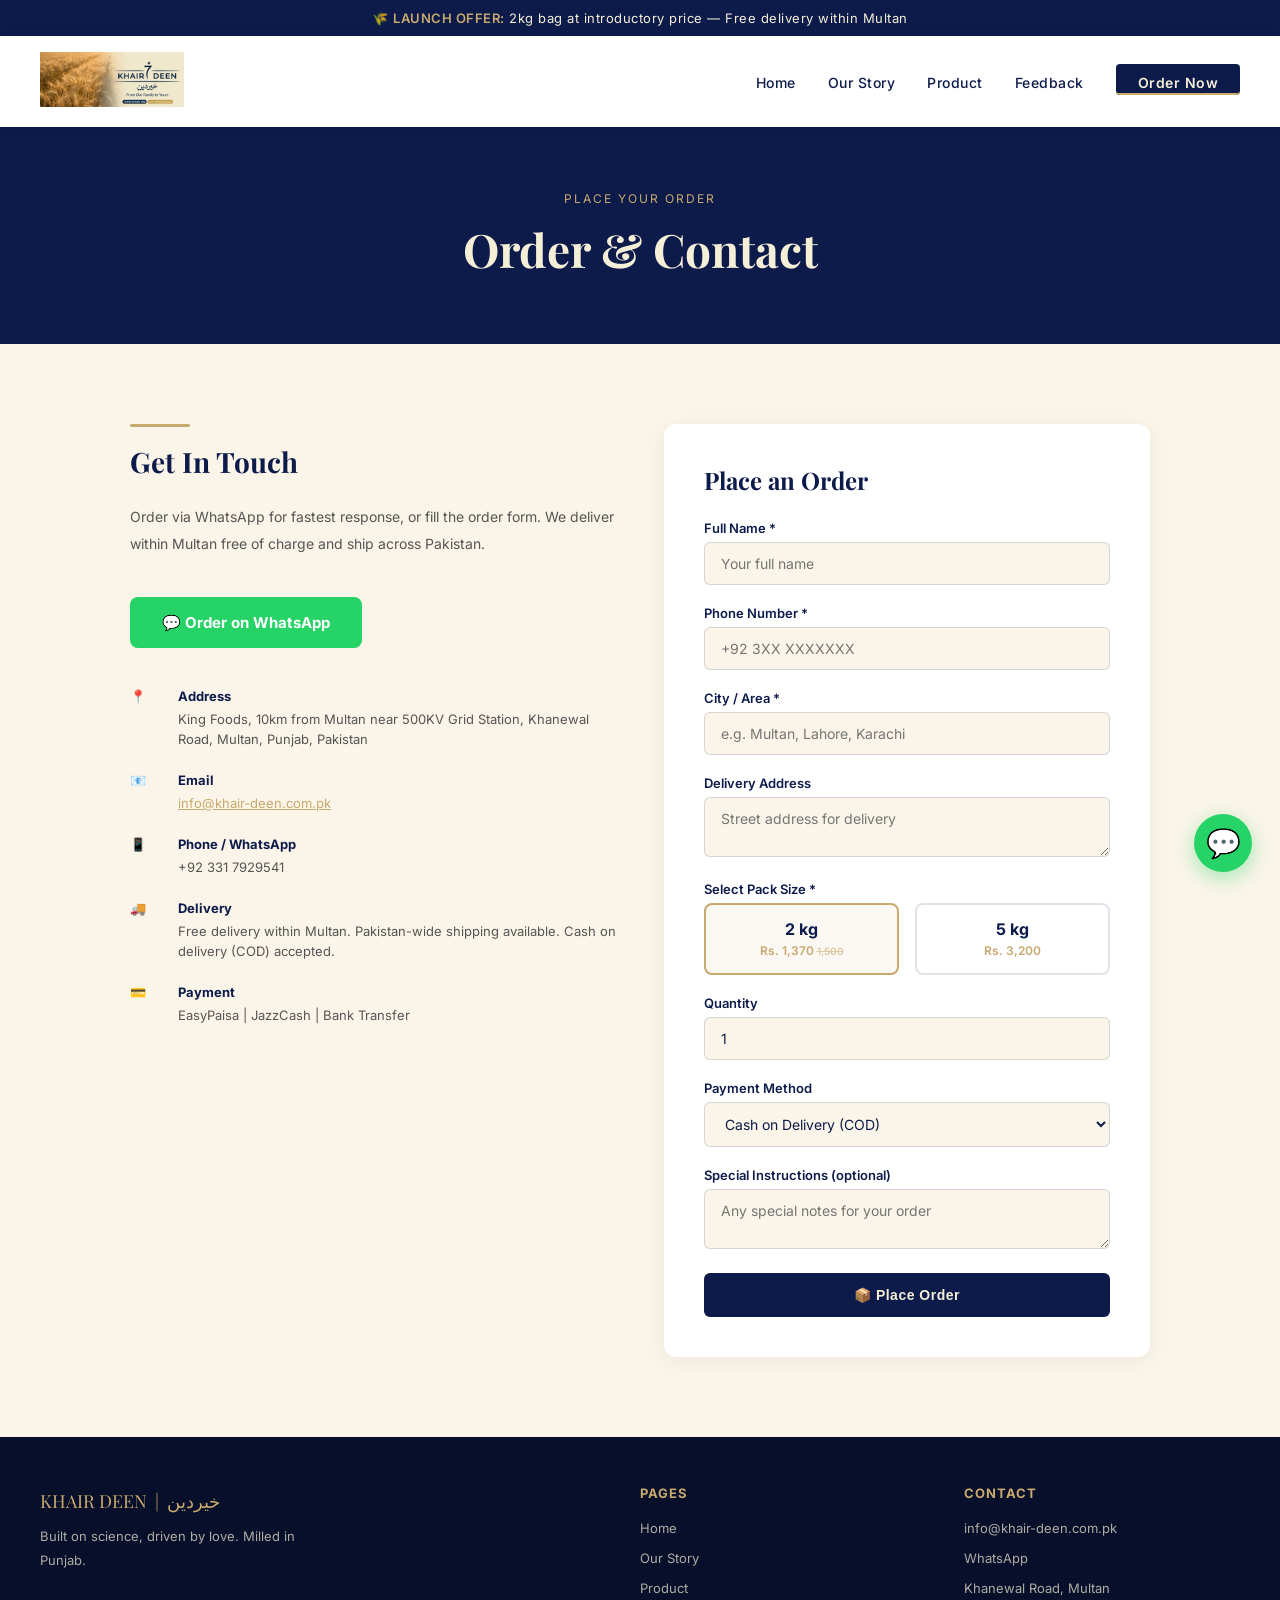
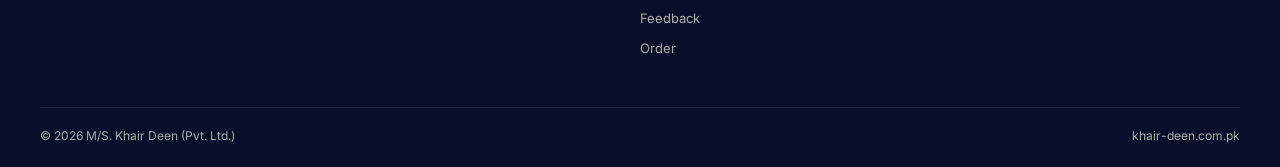
==== commit 208598af: "Update contact.html" ====
--- a/contact.html
+++ b/contact.html
@@ -36,7 +36,7 @@
       <h3>Get In Touch</h3>
       <p style="color:var(--text-gray);font-size:14px;line-height:1.9;margin-bottom:32px;">Order via WhatsApp for fastest response, or fill the order form. We deliver within Multan free of charge and ship across Pakistan.</p>
 
-      <a href="https://wa.me/923317929541?text=Hello!%20I%20would%20like%20to%20order%20Khair%20Deen%20Flour.%20Please%20share%20details." class="whatsapp-btn" target="_blank">
+      <a href="https://wa.me/923012174545?text=Hello!%20I%20would%20like%20to%20order%20Khair%20Deen%20Flour.%20Please%20share%20details." class="whatsapp-btn" target="_blank">
         💬 Order on WhatsApp
       </a>
 
@@ -120,19 +120,19 @@
         <div style="font-size:48px;margin-bottom:12px;">✅</div>
         <h3 style="color:var(--navy);font-family:'Playfair Display',serif;">Order Received!</h3>
         <p style="color:var(--text-gray);margin-bottom:16px;">We will contact you within a few hours to confirm your order and delivery details.</p>
-        <a href="https://wa.me/923317929541?text=Hello!%20I%20just%20placed%20an%20order%20on%20your%20website." class="whatsapp-btn" target="_blank">Confirm on WhatsApp too 💬</a>
+        <a href="https://wa.me/923012174545?text=Hello!%20I%20just%20placed%20an%20order%20on%20your%20website." class="whatsapp-btn" target="_blank">Confirm on WhatsApp too 💬</a>
       </div>
     </div>
 
   </div>
 </div>
 
-<a href="https://wa.me/923317929541?text=Hello!%20I%20would%20like%20to%20order%20Khair%20Deen%20Flour" class="floating-wa" target="_blank">💬</a>
+<a href="https://wa.me/923012174545?text=Hello!%20I%20would%20like%20to%20order%20Khair%20Deen%20Flour" class="floating-wa" target="_blank">💬</a>
 <footer>
   <div class="footer-grid">
     <div class="footer-brand"><p style="color:var(--gold);font-family:'Playfair Display',serif;font-size:18px;margin-bottom:8px;">KHAIR DEEN &nbsp;|&nbsp; خیردین</p><p>Built on science, driven by love. Milled in Punjab.</p></div>
     <div class="footer-links"><h4>Pages</h4><ul><li><a href="index.html">Home</a></li><li><a href="story.html">Our Story</a></li><li><a href="product.html">Product</a></li><li><a href="feedback.html">Feedback</a></li><li><a href="contact.html">Order</a></li></ul></div>
-    <div class="footer-links"><h4>Contact</h4><ul><li><a href="mailto:info@khair-deen.com.pk">info@khair-deen.com.pk</a></li><li><a href="https://wa.me/923317929541">WhatsApp</a></li><li><a href="#">Khanewal Road, Multan</a></li></ul></div>
+    <div class="footer-links"><h4>Contact</h4><ul><li><a href="mailto:info@khair-deen.com.pk">info@khair-deen.com.pk</a></li><li><a href="https://wa.me/923012174545">WhatsApp</a></li><li><a href="#">Khanewal Road, Multan</a></li></ul></div>
   </div>
   <div class="footer-bottom"><span>© 2026 M/S. Khair Deen (Pvt. Ltd.)</span><span>khair-deen.com.pk</span></div>
 </footer>
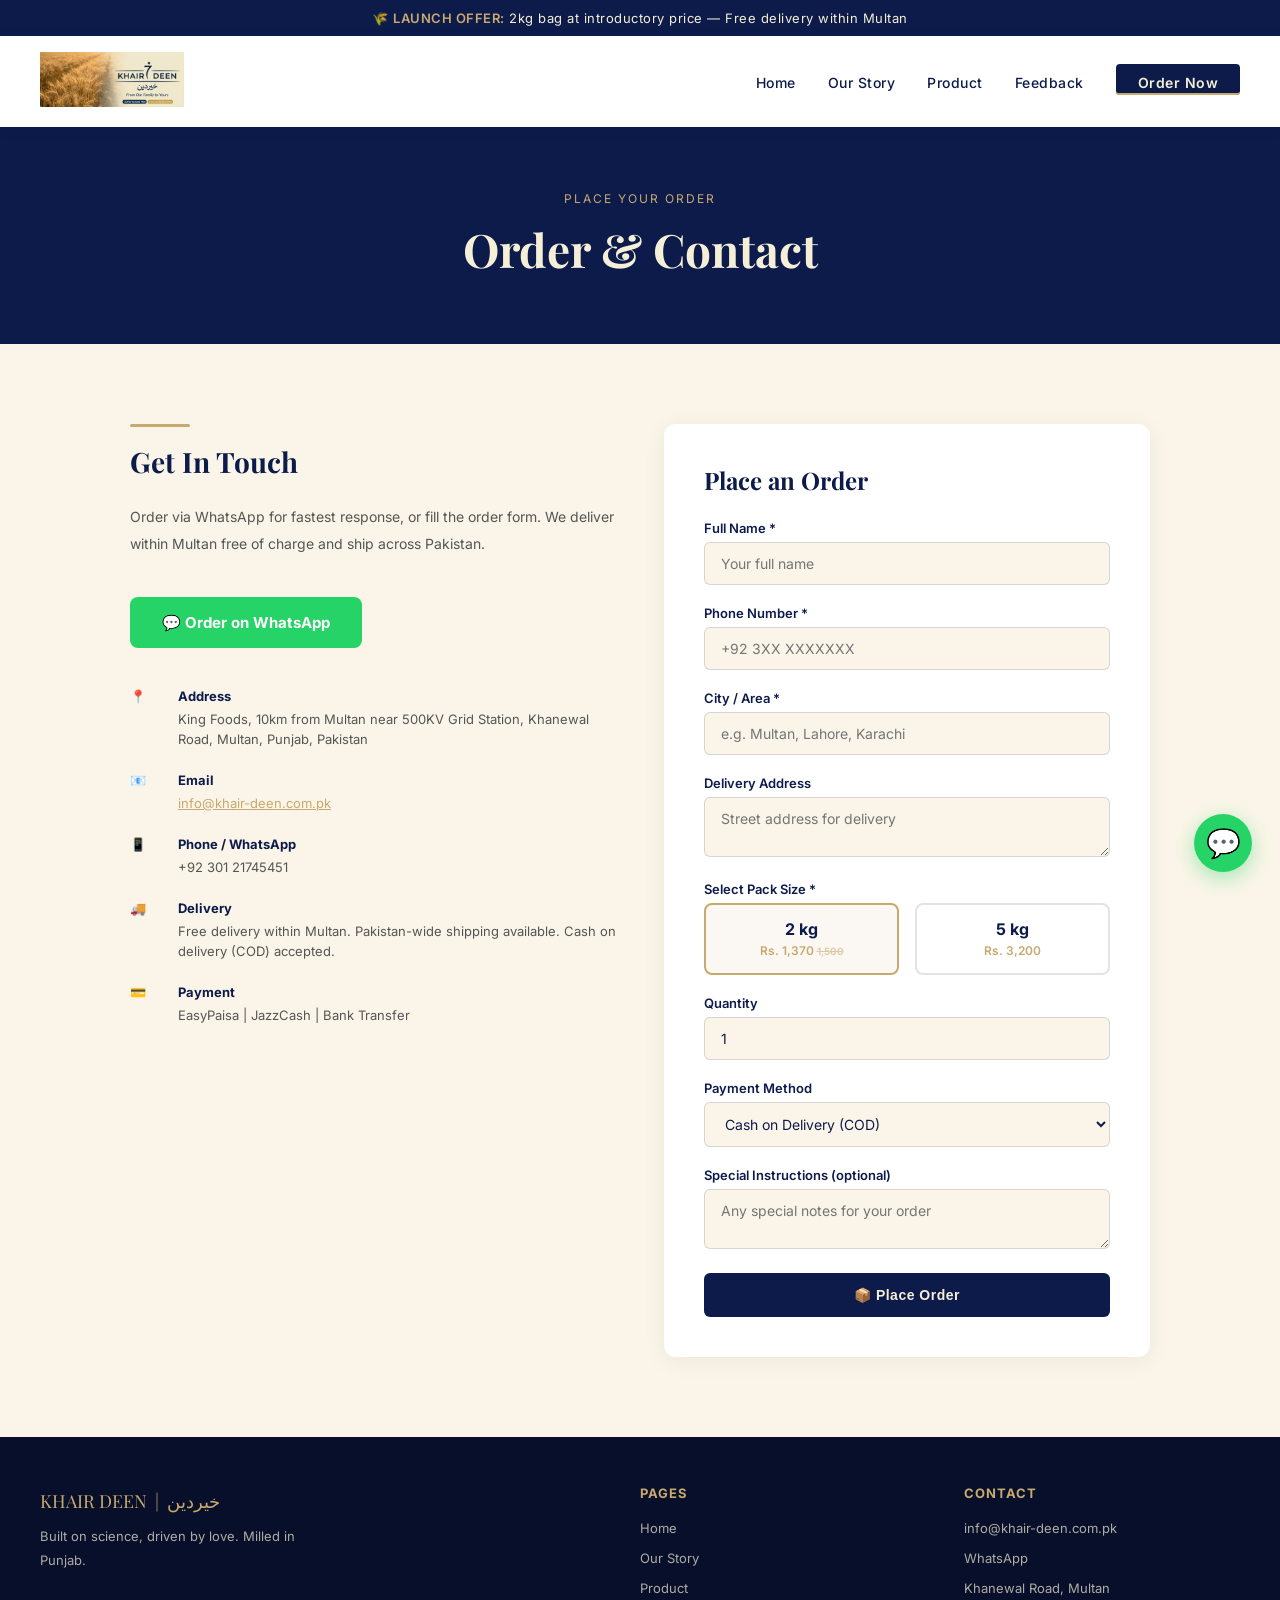
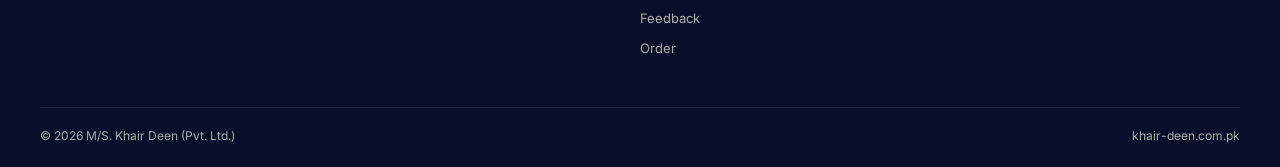
==== commit b7de5dc1: "Update contact.html" ====
--- a/contact.html
+++ b/contact.html
@@ -51,7 +51,7 @@
         </div>
         <div class="contact-item">
           <span class="contact-icon">📱</span>
-          <div><strong>Phone / WhatsApp</strong><span>+92 331 7929541</span></div>
+          <div><strong>Phone / WhatsApp</strong><span>+92 301 21745451</span></div>
         </div>
         <div class="contact-item">
           <span class="contact-icon">🚚</span>
